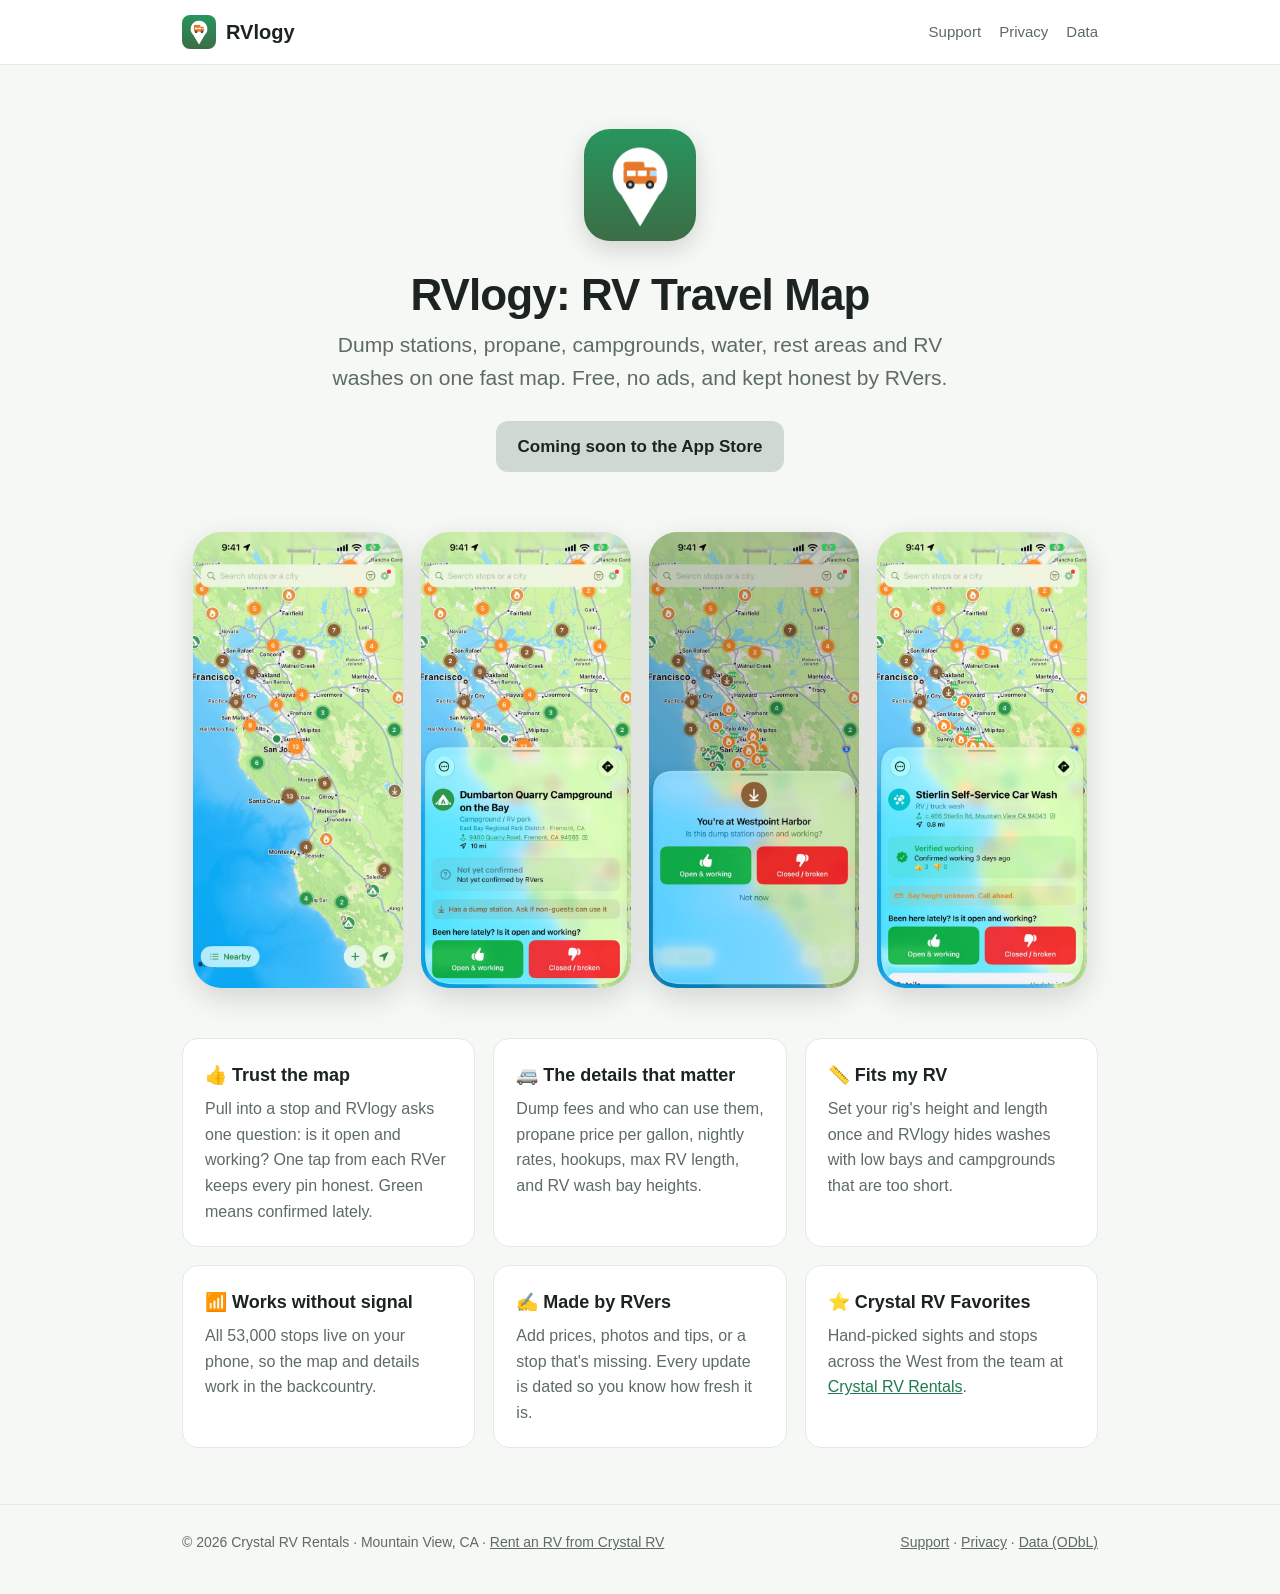
==== index.html @ 31a73cfd "rvlogy.com: home, support, privacy and ODbL data pages Co-Authored-By: Claude Opus 5.5 <noreply@anth" ====
<!doctype html><html lang="en"><head><meta charset="utf-8"><meta name="viewport" content="width=device-width,initial-scale=1">
<title>RVlogy · RV travel map for dump stations, propane & campgrounds</title><meta name="description" content="Free RV map with 53,000 dump stations, propane fills, campgrounds, water, rest areas and RV washes, kept honest by RVers.">
<link rel="icon" href="/favicon.png"><link rel="apple-touch-icon" href="/apple-touch-icon.png"><link rel="stylesheet" href="/style.css">
</head><body>
<header class="top"><div class="wrap"><a class="brand" href="/"><img src="/img/icon.png" alt="">RVlogy</a>
<nav><a href="/support/">Support</a><a href="/privacy/">Privacy</a><a href="/data/">Data</a></nav></div></header>
<main><section class="hero"><div class="wrap">
<img class="icon" src="/img/icon.png" alt="RVlogy app icon">
<h1>RVlogy: RV Travel Map</h1>
<p class="sub">Dump stations, propane, campgrounds, water, rest areas and RV washes on one fast map. Free, no ads, and kept honest by RVers.</p>
<span class="badge soon">Coming soon to the App Store</span>
</div></section>
<div class="wrap"><div class="shots">
<img src="/img/1-map.jpg" alt="Map of RV stops around the San Francisco Bay Area" loading="lazy">
<img src="/img/2-detail.jpg" alt="Campground details with thumbs up and down buttons" loading="lazy">
<img src="/img/3-arrival.jpg" alt="Arrival question: is this dump station open and working?" loading="lazy">
<img src="/img/6-wash.jpg" alt="RV wash that fits your RV's height" loading="lazy">
</div>
<div class="features">
<div class="card"><h3>👍 Trust the map</h3><p>Pull into a stop and RVlogy asks one question: is it open and working? One tap from each RVer keeps every pin honest. Green means confirmed lately.</p></div>
<div class="card"><h3>🚐 The details that matter</h3><p>Dump fees and who can use them, propane price per gallon, nightly rates, hookups, max RV length, and RV wash bay heights.</p></div>
<div class="card"><h3>📏 Fits my RV</h3><p>Set your rig's height and length once and RVlogy hides washes with low bays and campgrounds that are too short.</p></div>
<div class="card"><h3>📶 Works without signal</h3><p>All 53,000 stops live on your phone, so the map and details work in the backcountry.</p></div>
<div class="card"><h3>✍️ Made by RVers</h3><p>Add prices, photos and tips, or a stop that's missing. Every update is dated so you know how fresh it is.</p></div>
<div class="card"><h3>⭐ Crystal RV Favorites</h3><p>Hand-picked sights and stops across the West from the team at <a href="https://crystalrv.com">Crystal RV Rentals</a>.</p></div>
</div></div></main>
<footer><div class="wrap"><span>© 2026 Crystal RV Rentals · Mountain View, CA · <a href="https://crystalrv.com">Rent an RV from Crystal RV</a></span>
<span><a href="/support/">Support</a> · <a href="/privacy/">Privacy</a> · <a href="/data/">Data (ODbL)</a></span></div></footer>
</body></html>
---- style.css ----
:root{--green:#1f7a4d;--green-d:#155c39;--orange:#e8792b;--ink:#1b2420;--muted:#5d6b64;--bg:#f6f8f5;--card:#fff;--line:#e3e9e4}
*{box-sizing:border-box}html{-webkit-text-size-adjust:100%}
body{margin:0;font:17px/1.6 -apple-system,BlinkMacSystemFont,"SF Pro Text","Segoe UI",Roboto,Helvetica,Arial,sans-serif;color:var(--ink);background:var(--bg)}
a{color:var(--green)}a:hover{color:var(--green-d)}
.wrap{max-width:960px;margin:0 auto;padding:0 22px}
header.top{background:#fff;border-bottom:1px solid var(--line)}
header.top .wrap{display:flex;align-items:center;justify-content:space-between;height:64px}
.brand{display:flex;align-items:center;gap:10px;font-weight:700;font-size:20px;color:var(--ink);text-decoration:none}
.brand img{width:34px;height:34px;border-radius:8px}
nav a{margin-left:18px;color:var(--muted);text-decoration:none;font-size:15px}nav a:hover{color:var(--ink)}
.hero{padding:64px 0 40px;text-align:center}
.hero img.icon{width:112px;height:112px;border-radius:26px;box-shadow:0 8px 24px rgba(0,0,0,.15)}
.hero h1{font-size:44px;line-height:1.1;margin:22px 0 8px;letter-spacing:-.02em}
.hero p.sub{font-size:21px;color:var(--muted);margin:0 auto 26px;max-width:620px}
.badge{display:inline-block;background:var(--ink);color:#fff;padding:12px 22px;border-radius:12px;font-weight:600;text-decoration:none}
.badge.soon{background:#cfd8d2;color:var(--ink)}
.shots{display:flex;gap:18px;justify-content:center;flex-wrap:wrap;padding:20px 0 50px}
.shots img{width:210px;border-radius:28px;box-shadow:0 10px 30px rgba(0,0,0,.14);background:#fff}
.features{display:grid;grid-template-columns:repeat(auto-fit,minmax(260px,1fr));gap:18px;padding-bottom:56px}
.card{background:var(--card);border:1px solid var(--line);border-radius:16px;padding:22px}
.card h3{margin:0 0 6px;font-size:18px}.card p{margin:0;color:var(--muted);font-size:16px}
.doc{background:#fff;border:1px solid var(--line);border-radius:16px;padding:34px 38px;margin:40px auto 56px;max-width:760px}
.doc h1{margin-top:0;font-size:32px;letter-spacing:-.01em}.doc h2{font-size:21px;margin-top:30px}
.doc .meta{color:var(--muted);font-size:15px}
footer{border-top:1px solid var(--line);padding:26px 0 40px;color:var(--muted);font-size:14px}
footer a{color:var(--muted)}footer .wrap{display:flex;justify-content:space-between;flex-wrap:wrap;gap:10px}
@media (max-width:600px){.hero h1{font-size:34px}.shots img{width:44%}.doc{padding:24px 20px;margin:24px 0 40px}nav a{margin-left:12px}}
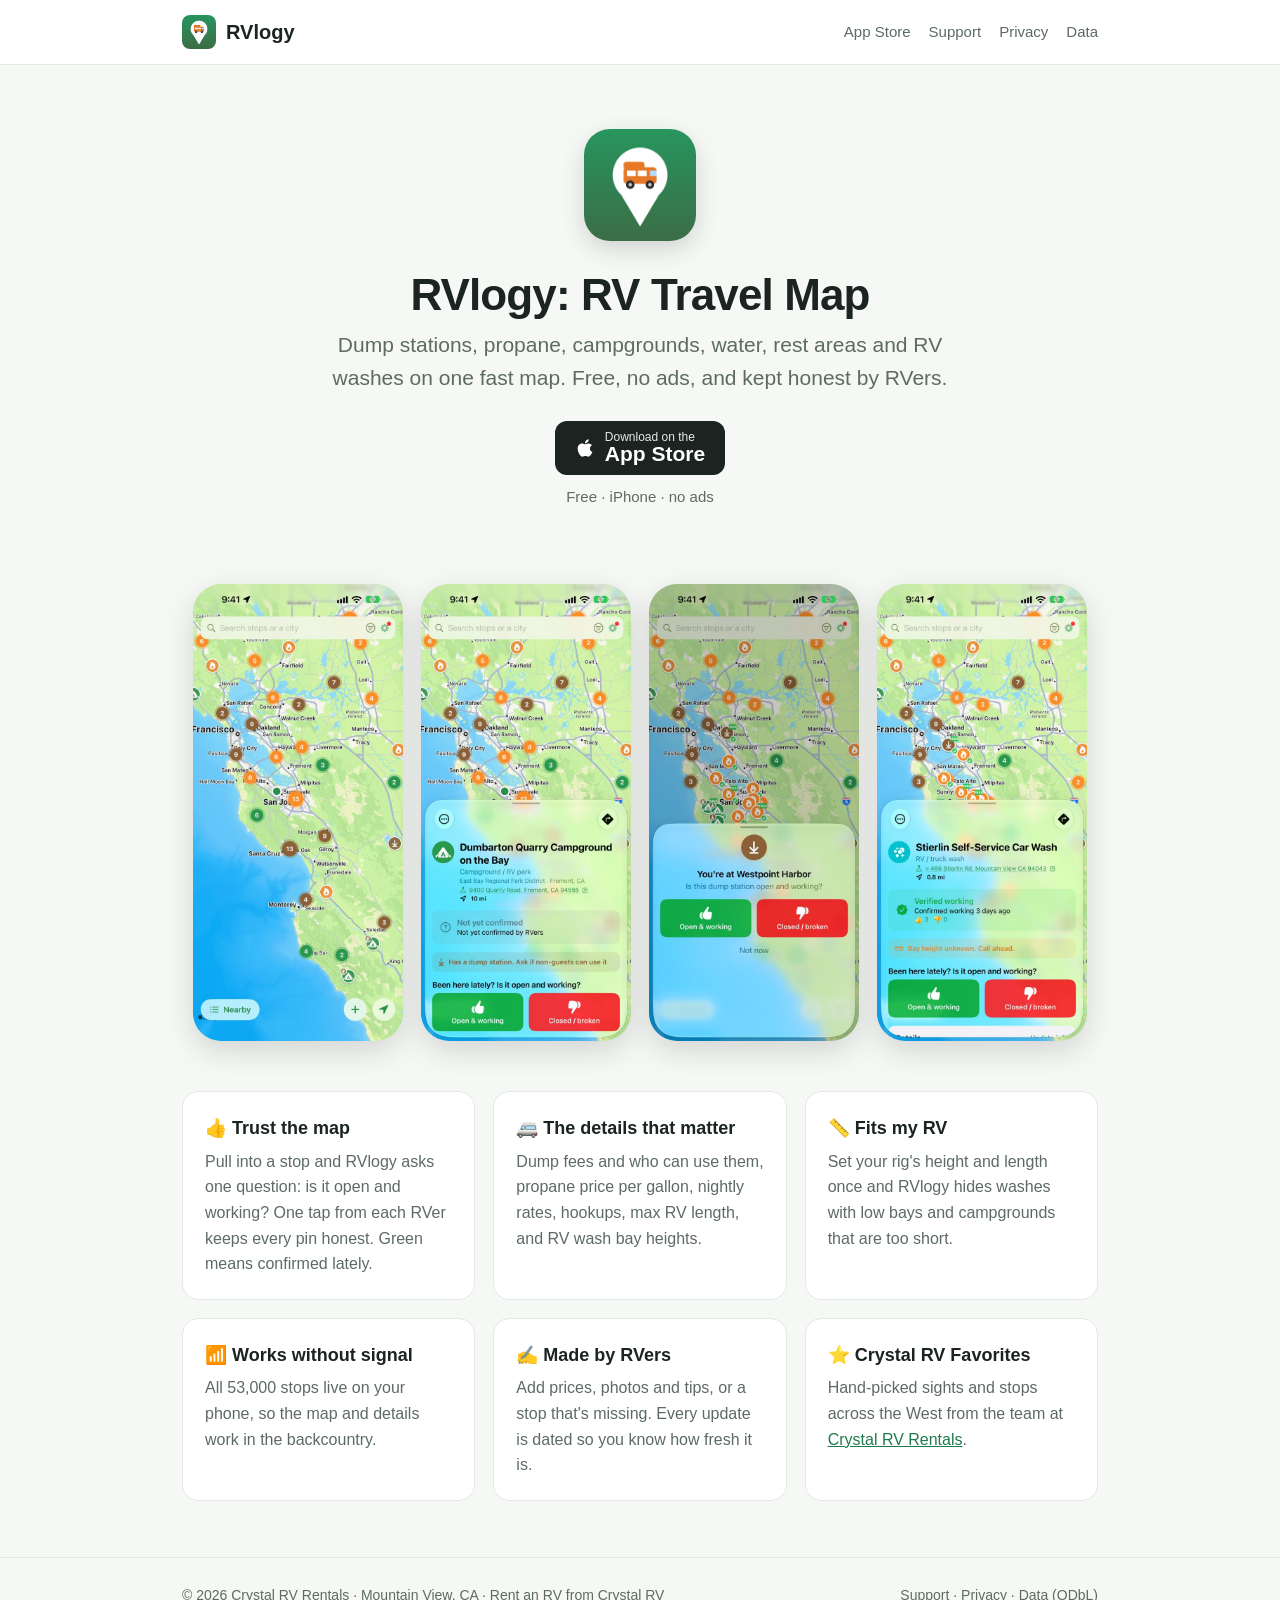
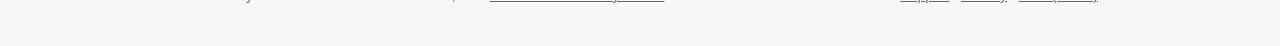
==== commit 72d5ddc3: "App is live: App Store badge, Smart App Banner, app link in nav and support Co-Authored-By: Claude O" ====
--- a/index.html
+++ b/index.html
@@ -1,14 +1,16 @@
 <!doctype html><html lang="en"><head><meta charset="utf-8"><meta name="viewport" content="width=device-width,initial-scale=1">
 <title>RVlogy · RV travel map for dump stations, propane & campgrounds</title><meta name="description" content="Free RV map with 53,000 dump stations, propane fills, campgrounds, water, rest areas and RV washes, kept honest by RVers.">
+<meta name="apple-itunes-app" content="app-id=6836141875">
 <link rel="icon" href="/favicon.png"><link rel="apple-touch-icon" href="/apple-touch-icon.png"><link rel="stylesheet" href="/style.css">
+<script type="application/ld+json">{"@context":"https://schema.org","@type":"MobileApplication","name":"RVlogy: RV Travel Map","operatingSystem":"iOS","applicationCategory":"TravelApplication","offers":{"@type":"Offer","price":"0","priceCurrency":"USD"},"url":"https://rvlogy.com/","downloadUrl":"https://apps.apple.com/us/app/rvlogy-rv-travel-map/id6836141875","author":{"@type":"Organization","name":"Crystal RV Rentals","url":"https://crystalrv.com"}}</script>
 </head><body>
 <header class="top"><div class="wrap"><a class="brand" href="/"><img src="/img/icon.png" alt="">RVlogy</a>
-<nav><a href="/support/">Support</a><a href="/privacy/">Privacy</a><a href="/data/">Data</a></nav></div></header>
+<nav><a href="https://apps.apple.com/us/app/rvlogy-rv-travel-map/id6836141875">App Store</a><a href="/support/">Support</a><a href="/privacy/">Privacy</a><a href="/data/">Data</a></nav></div></header>
 <main><section class="hero"><div class="wrap">
 <img class="icon" src="/img/icon.png" alt="RVlogy app icon">
 <h1>RVlogy: RV Travel Map</h1>
 <p class="sub">Dump stations, propane, campgrounds, water, rest areas and RV washes on one fast map. Free, no ads, and kept honest by RVers.</p>
-<span class="badge soon">Coming soon to the App Store</span>
+<a class="badge appstore" href="https://apps.apple.com/us/app/rvlogy-rv-travel-map/id6836141875"><svg aria-hidden="true" viewBox="0 0 384 512" width="20" height="20"><path fill="currentColor" d="M318.7 268.7c-.2-36.7 16.4-64.4 50-84.8-18.8-26.9-47.2-41.7-84.7-44.6-35.5-2.8-74.3 20.7-88.5 20.7-15 0-49.4-19.7-76.4-19.7C63.3 141.2 4 184.8 4 273.5q0 39.3 14.4 81.2c12.8 36.7 59 126.7 107.2 125.2 25.2-.6 43-17.9 75.8-17.9 31.8 0 48.3 17.9 76.4 17.9 48.6-.7 90.4-82.5 102.6-119.3-65.2-30.7-61.7-90-61.7-91.9zm-56.6-164.2c27.3-32.4 24.8-61.9 24-72.5-24.1 1.4-52 16.4-67.9 34.9-17.5 19.8-27.8 44.3-25.6 71.9 26.1 2 49.9-11.4 69.5-34.3z"/></svg><span><small>Download on the</small>App Store</span></a><p class="free">Free · iPhone · no ads</p>
 </div></section>
 <div class="wrap"><div class="shots">
 <img src="/img/1-map.jpg" alt="Map of RV stops around the San Francisco Bay Area" loading="lazy">
--- a/style.css
+++ b/style.css
@@ -25,3 +25,7 @@
 footer{border-top:1px solid var(--line);padding:26px 0 40px;color:var(--muted);font-size:14px}
 footer a{color:var(--muted)}footer .wrap{display:flex;justify-content:space-between;flex-wrap:wrap;gap:10px}
 @media (max-width:600px){.hero h1{font-size:34px}.shots img{width:44%}.doc{padding:24px 20px;margin:24px 0 40px}nav a{margin-left:12px}}
+.badge.appstore{display:inline-flex;align-items:center;gap:10px;padding:10px 20px;border-radius:12px}
+.badge.appstore span{display:flex;flex-direction:column;text-align:left;font-size:21px;line-height:1.05;font-weight:600}
+.badge.appstore small{font-size:12px;font-weight:500;opacity:.9}
+.free{color:var(--muted);font-size:15px;margin-top:10px}
